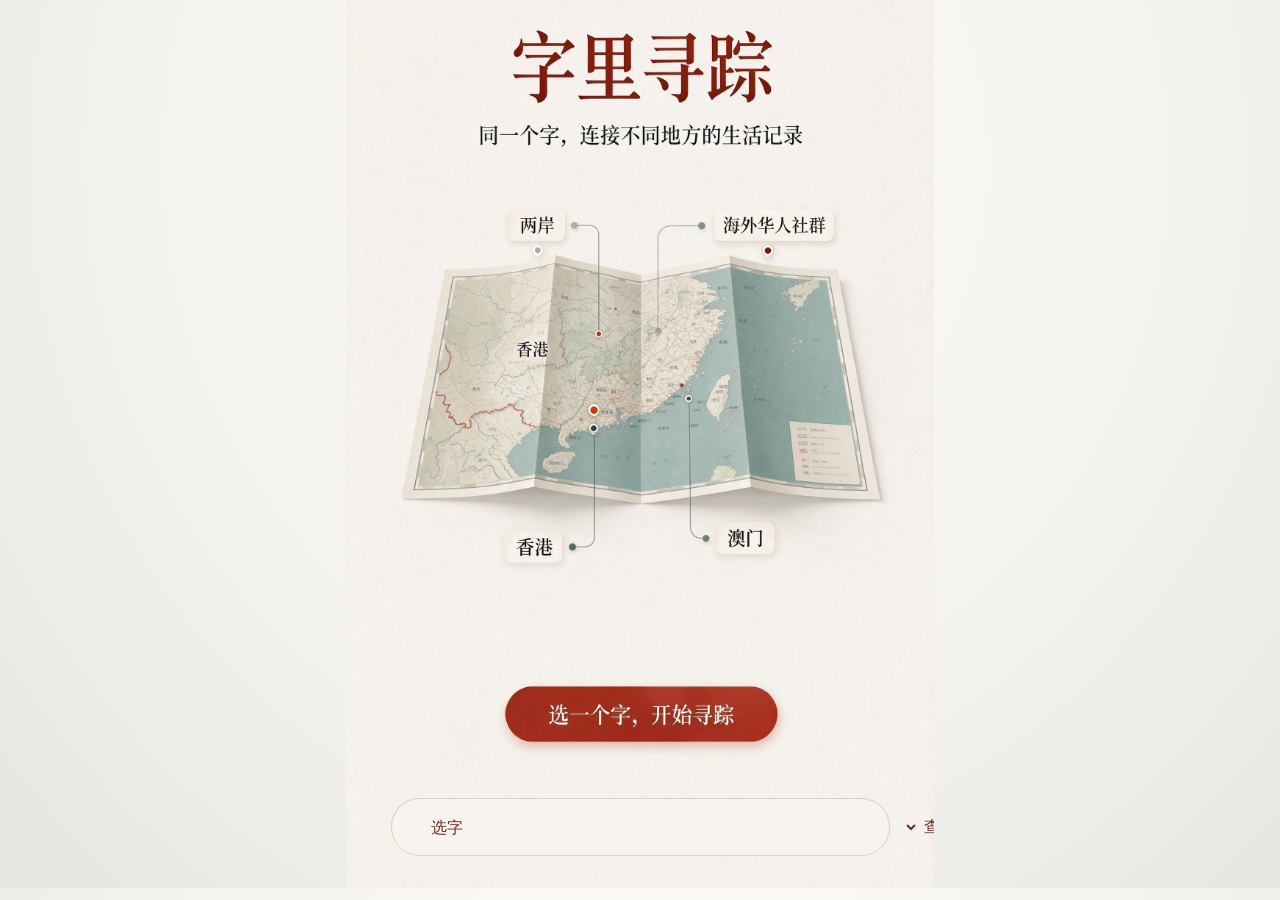
==== index.html @ d26aab80 "Publish typed lookup and quick selection on the homepage" ====
<!doctype html>
<html lang="zh-CN"><head><meta charset="utf-8"><meta name="viewport" content="width=device-width,initial-scale=1">
<title>字里寻踪：两岸四海的生活印记</title>
</head><body>
<style>
* {box-sizing:border-box}
body {margin:0; background:radial-gradient(ellipse at 52% 18%,#fdfcf9 0%,#f2f1ee 60%,#e6e5e1); color:#302b28}
#lookup-status {text-align:center;font:1rem/1.5 sans-serif;margin:0 auto;padding:10px}


.globe-cover {
  width:min(100%, 900px, calc((100dvh - 12px) * 1600 / 2416));
  aspect-ratio:1600/2416; margin:auto;
  position:relative; container-type:inline-size; overflow:hidden;
  background:#f8f6f1;
}
.globe-art {
  position:absolute; top:-20cqw; left:0; display:block;
  width:100%; height:auto; pointer-events:none;
}
.globe-start,.globe-search { position:absolute; border-radius:999px; }
.globe-start { left:27%; top:116.53cqw; width:46.5%; height:9.97cqw; }
.globe-search { left:7.7%; top:135.75cqw; width:84.8%; height:9.79cqw; }
.globe-search input {
  width:100%; height:100%; border:0; border-radius:inherit; box-sizing:border-box;
  background:transparent; color:transparent; padding:0 5%;
  font:clamp(16px,3.5cqw,20px) "Songti SC","SimSun",serif;
}
.globe-search input:focus,.globe-search input:valid {background:#f7f4ef;color:#302b28;}
.globe-start:focus-visible,.globe-search input:focus-visible {outline:2px solid #8d291a;}

.globe-search select{width:100%;height:100%;box-sizing:border-box;border:1px solid #dfd3c5;border-radius:999px;background:#f7f4ef;color:#3c2f29;padding:0 5%;font:clamp(16px,3.5cqw,20px) "Songti SC","SimSun",serif}
.lookup-result{max-width:42rem;margin:12px auto;padding:18px;background:#fffaf2;color:#3c2f29}.lookup-result a{color:#8c291d}
.globe-search{display:flex;align-items:stretch;background:#f7f4ef;border:1px solid #dfd3c5;min-height:34px}
.globe-search input,.globe-search input:focus,.globe-search input:valid{flex:1;width:0;min-width:0;background:transparent;color:#302b28;padding:0 3%}
.globe-search select,.globe-search button{flex:none;border:0;background:transparent;color:#6f2c22;padding:0 5px;font:clamp(12px,2.8cqw,16px) system-ui,sans-serif}
.globe-search button{padding-right:10px;cursor:pointer}
.lookup-result{max-width:42rem;margin:12px auto;padding:18px;background:#fffaf2;color:#3c2f29}.lookup-result a{color:#8c291d}
</style>
<main class="globe-cover" aria-label="字里寻踪。 同一个字，连接不同地方的生活记录">
  <img class="globe-art" src="globe-cover-reference.png" width="1600" height="2848" alt="折页地图，标有两岸、香港、澳门与海外华人社群">
  <a class="globe-start" href="featured.html" target="_self" aria-label="选一个字，开始寻踪"></a>
  <form class="globe-search" id="lookup" role="search"><input id="hanzi" aria-label="输入一个汉字" placeholder="查一个感兴趣的字" autocomplete="off" enterkeyhint="search"><select id="featured-word" aria-label="快速选择精选汉字"><option value="">选字</option><option value="年">年</option><option value="门">门</option><option value="茶">茶</option><option value="船">船</option><option value="灯">灯</option><option value="圆">圆</option></select><button type="submit">查询</button></form>
</main>

<section id="lookup-result" class="lookup-result" hidden>
<h2 id="word"></h2><p id="status" role="status"></p><div id="definitions"></div>
<p><a id="source" target="_blank" rel="noopener">查看萌典原词条</a></p>
<button id="retry" type="button" hidden>重新查询</button> <a id="story">查看精选故事</a>
</section>
<script>
const input = document.getElementById('hanzi');
const featuredWord = document.getElementById('featured-word');
const panel = document.getElementById('lookup-result');
const heading = document.getElementById('word');
const status = document.getElementById('status');
const definitions = document.getElementById('definitions');
const source = document.getElementById('source');
const retry = document.getElementById('retry');
const story = document.getElementById('story');
const entries = {年:['年','nian.html'],门:['門','men.html'],茶:['茶','cha.html'],船:['船','chuan.html'],灯:['燈','deng.html'],圆:['圓','yuan.html']};
for (const character of ['门', '灯', '圆']) {
  entries[entries[character][0]] = entries[character];
}
let active;
async function lookup() {
  active?.abort();
  active = null;
  const word = input.value.trim();
  panel.hidden = false;
  definitions.replaceChildren();
  retry.hidden = true;
  source.hidden = true;
  story.hidden = true;
  heading.textContent = '';
  if (!/^\p{Script=Han}$/u.test(word)) {
    status.textContent = '请一次输入一个汉字。';
    panel.scrollIntoView({block:'nearest'});
    return;
  }
  const [form, storyUrl] = entries[word] ?? [word];
  const controller = new AbortController();
  active = controller;
  const timeout = setTimeout(() => controller.abort(), 10000);
  panel.hidden = false;
  heading.textContent = word;
  status.textContent = '正在查询萌典…';
  definitions.replaceChildren();
  retry.hidden = true;
  source.href = 'https://www.moedict.tw/' + encodeURIComponent(form);
  source.hidden = false;
  if (storyUrl) {
    story.href = storyUrl;
    story.hidden = false;
  }
  panel.scrollIntoView({block:'nearest'});
  try {
    const response = await fetch('https://www.moedict.tw/uni/' + encodeURIComponent(form), {signal:controller.signal});
    if (active !== controller || input.value.trim() !== word) return;
    if (response.status === 404) {
      status.textContent = '萌典未找到这个字，可尝试另一种简繁写法。';
      return;
    }
    if (!response.ok) throw new Error('Dictionary request failed');
    const entry = await response.json();
    if (active !== controller || input.value.trim() !== word) return;
    if (entry.title !== form || !Array.isArray(entry.heteronyms)) throw new Error('Unexpected entry');
    heading.textContent = word === form ? word : word + ' · 萌典字形「' + form + '」';
    status.textContent = [entry.radical && '部首 ' + entry.radical, entry.stroke_count && '词典字形笔画 ' + entry.stroke_count].filter(Boolean).join('　');
    for (const reading of entry.heteronyms) {
      const paragraph = document.createElement('p');
      paragraph.textContent = [reading.pinyin || reading.bopomofo, reading.definitions?.find(item => item.def)?.def].filter(Boolean).join('　');
      definitions.append(paragraph);
    }
  } catch {
    if (active !== controller || input.value.trim() !== word) return;
    status.textContent = '暂时无法取得词条，可重试或查看萌典原词条。';
    retry.hidden = false;
  } finally {clearTimeout(timeout);}
}
document.getElementById('lookup').addEventListener('submit', event => {
  event.preventDefault();
  lookup();
});
featuredWord.addEventListener('change', () => {
  if (!featuredWord.value) return;
  input.value = featuredWord.value;
  lookup();
});
input.addEventListener('input', () => {
  featuredWord.value = '';
  active?.abort();
  active = null;
  panel.hidden = true;
});
retry.addEventListener('click', lookup);
const requested = new URLSearchParams(location.search).get('hanzi');
if (requested) {
  input.value = requested;
  lookup();
}
</script>
</body></html>
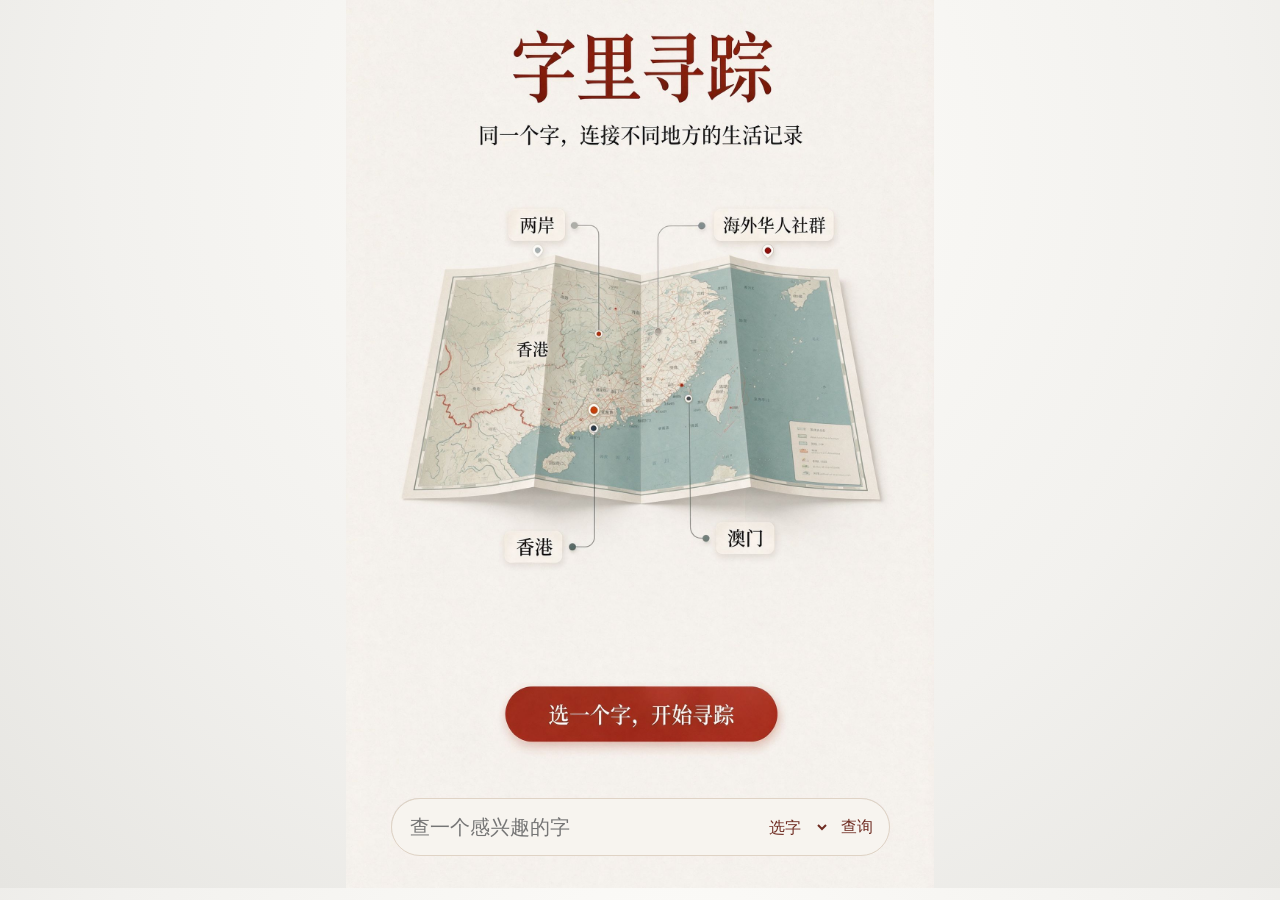
==== commit f0c9b3cf: "Keep lookup input and both controls aligned inside the homepage search bar" ====
--- a/index.html
+++ b/index.html
@@ -29,12 +29,42 @@
 .globe-search input:focus,.globe-search input:valid {background:#f7f4ef;color:#302b28;}
 .globe-start:focus-visible,.globe-search input:focus-visible {outline:2px solid #8d291a;}
 
-.globe-search select{width:100%;height:100%;box-sizing:border-box;border:1px solid #dfd3c5;border-radius:999px;background:#f7f4ef;color:#3c2f29;padding:0 5%;font:clamp(16px,3.5cqw,20px) "Songti SC","SimSun",serif}
 .lookup-result{max-width:42rem;margin:12px auto;padding:18px;background:#fffaf2;color:#3c2f29}.lookup-result a{color:#8c291d}
-.globe-search{display:flex;align-items:stretch;background:#f7f4ef;border:1px solid #dfd3c5;min-height:34px}
-.globe-search input,.globe-search input:focus,.globe-search input:valid{flex:1;width:0;min-width:0;background:transparent;color:#302b28;padding:0 3%}
-.globe-search select,.globe-search button{flex:none;border:0;background:transparent;color:#6f2c22;padding:0 5px;font:clamp(12px,2.8cqw,16px) system-ui,sans-serif}
-.globe-search button{padding-right:10px;cursor:pointer}
+.globe-search {
+  display:grid;
+  grid-template-columns:minmax(0,1fr) clamp(54px,12cqw,72px) clamp(46px,10cqw,64px);
+  align-items:center;
+  min-height:34px;
+  background:#f7f4ef;
+  border:1px solid #dfd3c5;
+}
+.globe-search input,.globe-search input:focus,.globe-search input:valid {
+  width:100%;
+  min-width:0;
+  padding:0 clamp(8px,3cqw,18px);
+  background:transparent;
+  color:#302b28;
+}
+.globe-search select,.globe-search button {
+  width:100%;
+  min-width:0;
+  height:100%;
+  border:0;
+  background:transparent;
+  color:#6f2c22;
+  padding:0 5px;
+  font:clamp(13px,2.8cqw,16px) system-ui,sans-serif;
+  white-space:nowrap;
+}
+.globe-search button {
+  padding-right:10px;
+  border-radius:0 999px 999px 0;
+  cursor:pointer;
+}
+.globe-search :is(select,button):focus-visible {
+  outline:2px solid #8d291a;
+  outline-offset:-2px;
+}
 .lookup-result{max-width:42rem;margin:12px auto;padding:18px;background:#fffaf2;color:#3c2f29}.lookup-result a{color:#8c291d}
 </style>
 <main class="globe-cover" aria-label="字里寻踪。 同一个字，连接不同地方的生活记录">
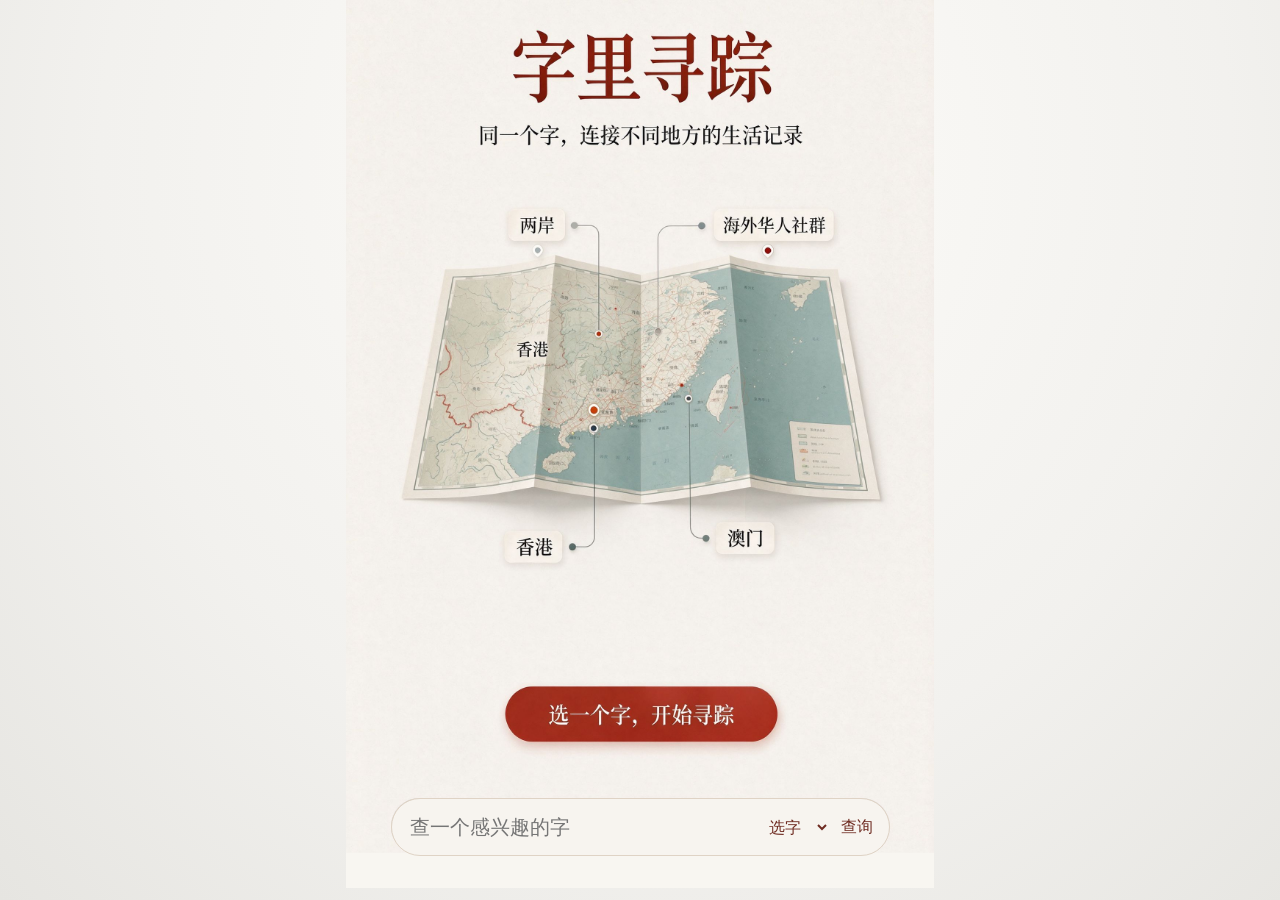
==== commit 0228df39: "Clean up lookup cover edge and keep navigation scrolling inside the site" ====
--- a/index.html
+++ b/index.html
@@ -1,10 +1,16 @@
 <!doctype html>
 <html lang="zh-CN"><head><meta charset="utf-8"><meta name="viewport" content="width=device-width,initial-scale=1">
 <title>字里寻踪：两岸四海的生活印记</title>
+<script>
+if (window.parent !== window) {
+  window.parent.postMessage({isStreamlitMessage:true,type:'streamlit:componentReady',apiVersion:1}, '*');
+  window.parent.postMessage({isStreamlitMessage:true,type:'streamlit:setFrameHeight',height:window.innerHeight}, '*');
+}
+</script>
 </head><body>
 <style>
 * {box-sizing:border-box}
-body {margin:0; background:radial-gradient(ellipse at 52% 18%,#fdfcf9 0%,#f2f1ee 60%,#e6e5e1); color:#302b28}
+body {margin:0; min-height:100dvh; background:radial-gradient(ellipse at 52% 18%,#fdfcf9 0%,#f2f1ee 60%,#e6e5e1); color:#302b28}
 #lookup-status {text-align:center;font:1rem/1.5 sans-serif;margin:0 auto;padding:10px}
 
 
@@ -17,6 +23,7 @@
 .globe-art {
   position:absolute; top:-20cqw; left:0; display:block;
   width:100%; height:auto; pointer-events:none;
+  clip-path:inset(0 0 calc(100% - 165cqw) 0);
 }
 .globe-start,.globe-search { position:absolute; border-radius:999px; }
 .globe-start { left:27%; top:116.53cqw; width:46.5%; height:9.97cqw; }
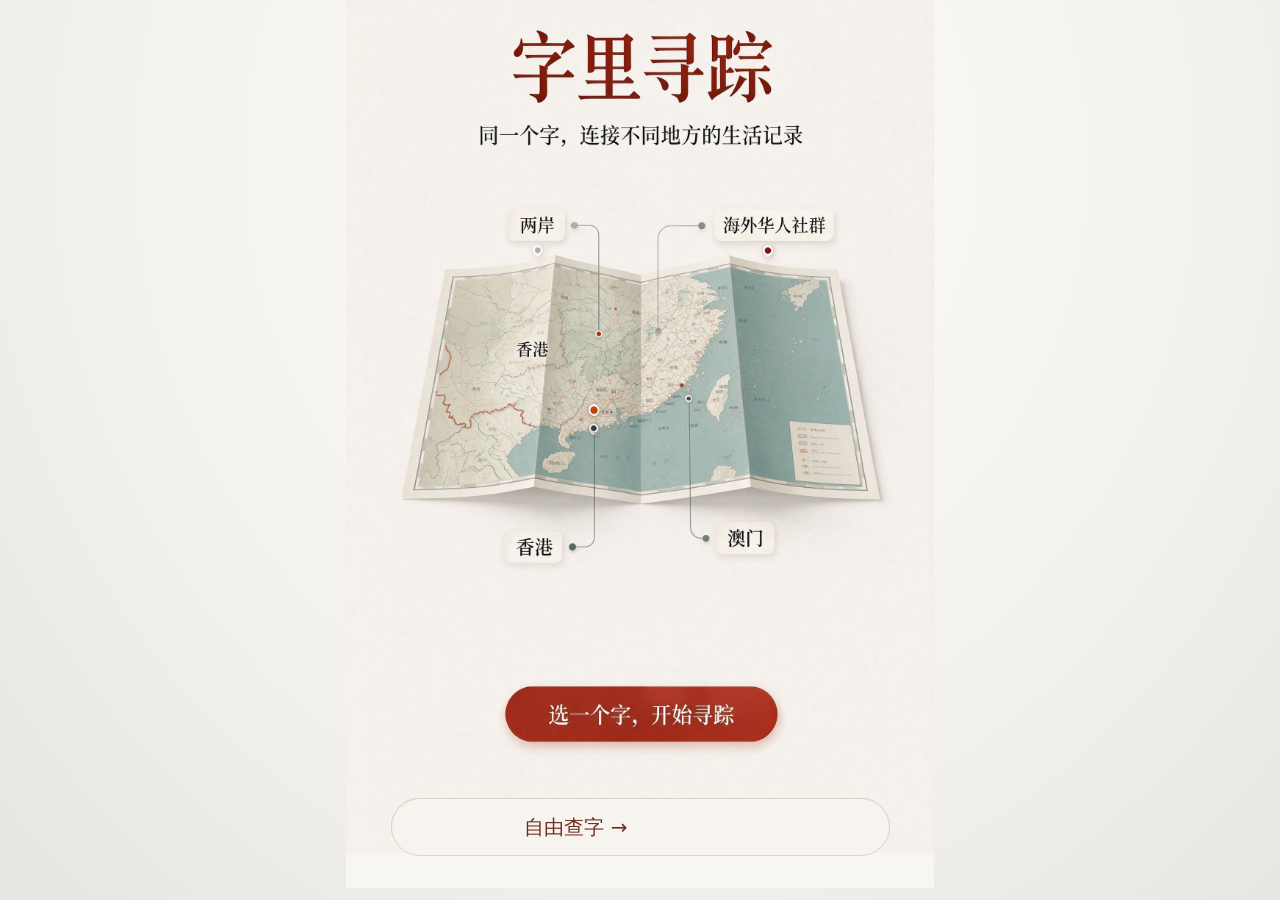
==== commit 11770ac3: "Move free lookup into its own reading workspace" ====
--- a/index.html
+++ b/index.html
@@ -7,7 +7,11 @@
   window.parent.postMessage({isStreamlitMessage:true,type:'streamlit:setFrameHeight',height:window.innerHeight}, '*');
 }
 </script>
-</head><body>
+<script>
+if(window.parent === window && new URLSearchParams(location.search).has('hanzi')) {
+  location.replace('lookup.html' + location.search);
+}
+</script></head><body>
 <style>
 * {box-sizing:border-box}
 body {margin:0; min-height:100dvh; background:radial-gradient(ellipse at 52% 18%,#fdfcf9 0%,#f2f1ee 60%,#e6e5e1); color:#302b28}
@@ -73,108 +77,14 @@
   outline-offset:-2px;
 }
 .lookup-result{max-width:42rem;margin:12px auto;padding:18px;background:#fffaf2;color:#3c2f29}.lookup-result a{color:#8c291d}
+.lookup-entry{display:grid;place-items:center;color:#6f2c22;text-decoration:none;font:clamp(15px,3.5cqw,20px) system-ui,sans-serif}
+.lookup-entry:focus-visible{outline:2px solid #8d291a}
 </style>
 <main class="globe-cover" aria-label="字里寻踪。 同一个字，连接不同地方的生活记录">
   <img class="globe-art" src="globe-cover-reference.png" width="1600" height="2848" alt="折页地图，标有两岸、香港、澳门与海外华人社群">
   <a class="globe-start" href="featured.html" target="_self" aria-label="选一个字，开始寻踪"></a>
-  <form class="globe-search" id="lookup" role="search"><input id="hanzi" aria-label="输入一个汉字" placeholder="查一个感兴趣的字" autocomplete="off" enterkeyhint="search"><select id="featured-word" aria-label="快速选择精选汉字"><option value="">选字</option><option value="年">年</option><option value="门">门</option><option value="茶">茶</option><option value="船">船</option><option value="灯">灯</option><option value="圆">圆</option></select><button type="submit">查询</button></form>
+  <a id="lookup" class="globe-search lookup-entry" href="lookup.html">自由查字 →</a>
 </main>
 
-<section id="lookup-result" class="lookup-result" hidden>
-<h2 id="word"></h2><p id="status" role="status"></p><div id="definitions"></div>
-<p><a id="source" target="_blank" rel="noopener">查看萌典原词条</a></p>
-<button id="retry" type="button" hidden>重新查询</button> <a id="story">查看精选故事</a>
-</section>
-<script>
-const input = document.getElementById('hanzi');
-const featuredWord = document.getElementById('featured-word');
-const panel = document.getElementById('lookup-result');
-const heading = document.getElementById('word');
-const status = document.getElementById('status');
-const definitions = document.getElementById('definitions');
-const source = document.getElementById('source');
-const retry = document.getElementById('retry');
-const story = document.getElementById('story');
-const entries = {年:['年','nian.html'],门:['門','men.html'],茶:['茶','cha.html'],船:['船','chuan.html'],灯:['燈','deng.html'],圆:['圓','yuan.html']};
-for (const character of ['门', '灯', '圆']) {
-  entries[entries[character][0]] = entries[character];
-}
-let active;
-async function lookup() {
-  active?.abort();
-  active = null;
-  const word = input.value.trim();
-  panel.hidden = false;
-  definitions.replaceChildren();
-  retry.hidden = true;
-  source.hidden = true;
-  story.hidden = true;
-  heading.textContent = '';
-  if (!/^\p{Script=Han}$/u.test(word)) {
-    status.textContent = '请一次输入一个汉字。';
-    panel.scrollIntoView({block:'nearest'});
-    return;
-  }
-  const [form, storyUrl] = entries[word] ?? [word];
-  const controller = new AbortController();
-  active = controller;
-  const timeout = setTimeout(() => controller.abort(), 10000);
-  panel.hidden = false;
-  heading.textContent = word;
-  status.textContent = '正在查询萌典…';
-  definitions.replaceChildren();
-  retry.hidden = true;
-  source.href = 'https://www.moedict.tw/' + encodeURIComponent(form);
-  source.hidden = false;
-  if (storyUrl) {
-    story.href = storyUrl;
-    story.hidden = false;
-  }
-  panel.scrollIntoView({block:'nearest'});
-  try {
-    const response = await fetch('https://www.moedict.tw/uni/' + encodeURIComponent(form), {signal:controller.signal});
-    if (active !== controller || input.value.trim() !== word) return;
-    if (response.status === 404) {
-      status.textContent = '萌典未找到这个字，可尝试另一种简繁写法。';
-      return;
-    }
-    if (!response.ok) throw new Error('Dictionary request failed');
-    const entry = await response.json();
-    if (active !== controller || input.value.trim() !== word) return;
-    if (entry.title !== form || !Array.isArray(entry.heteronyms)) throw new Error('Unexpected entry');
-    heading.textContent = word === form ? word : word + ' · 萌典字形「' + form + '」';
-    status.textContent = [entry.radical && '部首 ' + entry.radical, entry.stroke_count && '词典字形笔画 ' + entry.stroke_count].filter(Boolean).join('　');
-    for (const reading of entry.heteronyms) {
-      const paragraph = document.createElement('p');
-      paragraph.textContent = [reading.pinyin || reading.bopomofo, reading.definitions?.find(item => item.def)?.def].filter(Boolean).join('　');
-      definitions.append(paragraph);
-    }
-  } catch {
-    if (active !== controller || input.value.trim() !== word) return;
-    status.textContent = '暂时无法取得词条，可重试或查看萌典原词条。';
-    retry.hidden = false;
-  } finally {clearTimeout(timeout);}
-}
-document.getElementById('lookup').addEventListener('submit', event => {
-  event.preventDefault();
-  lookup();
-});
-featuredWord.addEventListener('change', () => {
-  if (!featuredWord.value) return;
-  input.value = featuredWord.value;
-  lookup();
-});
-input.addEventListener('input', () => {
-  featuredWord.value = '';
-  active?.abort();
-  active = null;
-  panel.hidden = true;
-});
-retry.addEventListener('click', lookup);
-const requested = new URLSearchParams(location.search).get('hanzi');
-if (requested) {
-  input.value = requested;
-  lookup();
-}
-</script>
+
 </body></html>
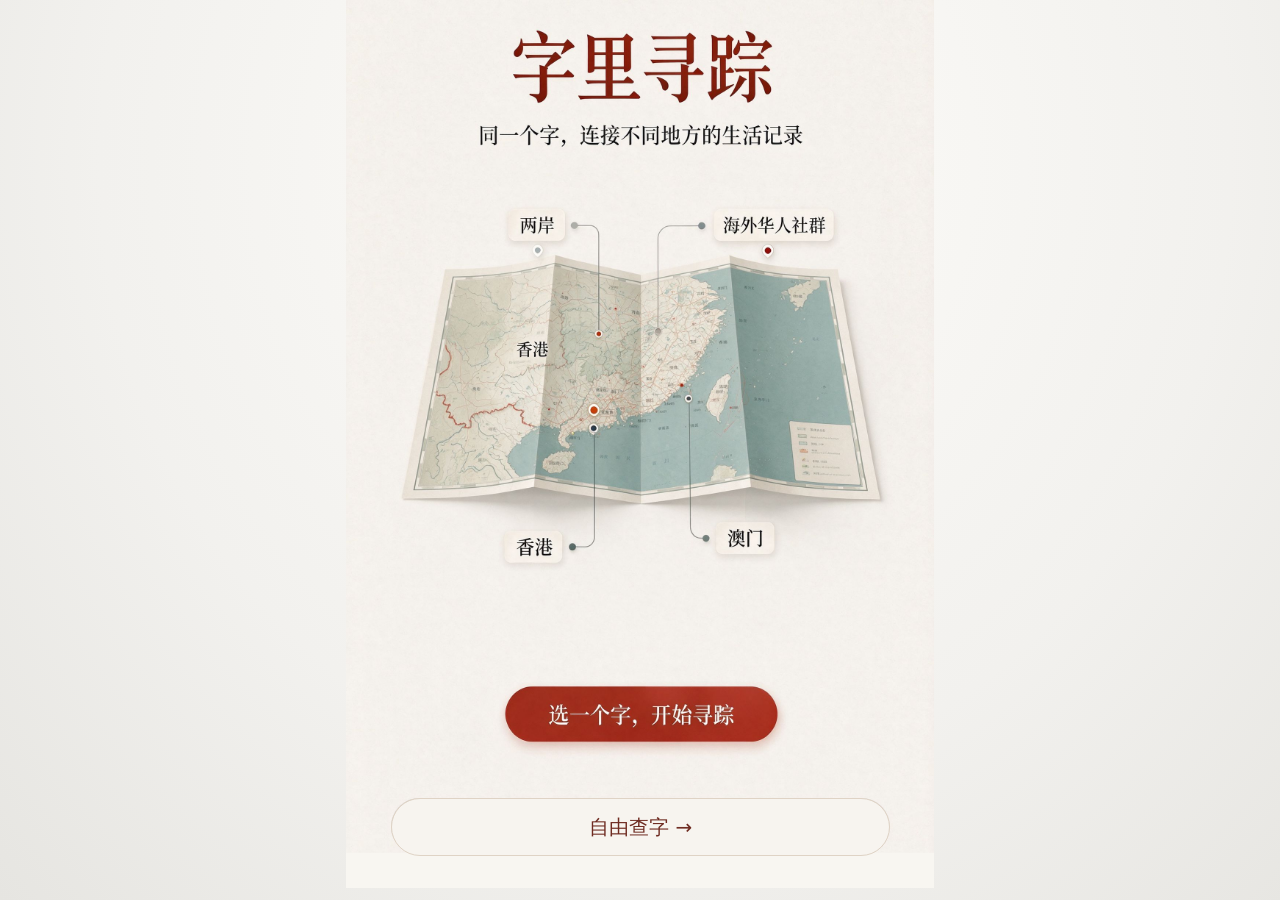
==== commit 2a80ca51: "Center the lightweight lookup shortcut in the homepage cover" ====
--- a/index.html
+++ b/index.html
@@ -77,7 +77,7 @@
   outline-offset:-2px;
 }
 .lookup-result{max-width:42rem;margin:12px auto;padding:18px;background:#fffaf2;color:#3c2f29}.lookup-result a{color:#8c291d}
-.lookup-entry{display:grid;place-items:center;color:#6f2c22;text-decoration:none;font:clamp(15px,3.5cqw,20px) system-ui,sans-serif}
+.globe-search.lookup-entry{display:grid;grid-template-columns:1fr;place-items:center;color:#6f2c22;text-decoration:none;font:clamp(15px,3.5cqw,20px) system-ui,sans-serif}
 .lookup-entry:focus-visible{outline:2px solid #8d291a}
 </style>
 <main class="globe-cover" aria-label="字里寻踪。 同一个字，连接不同地方的生活记录">
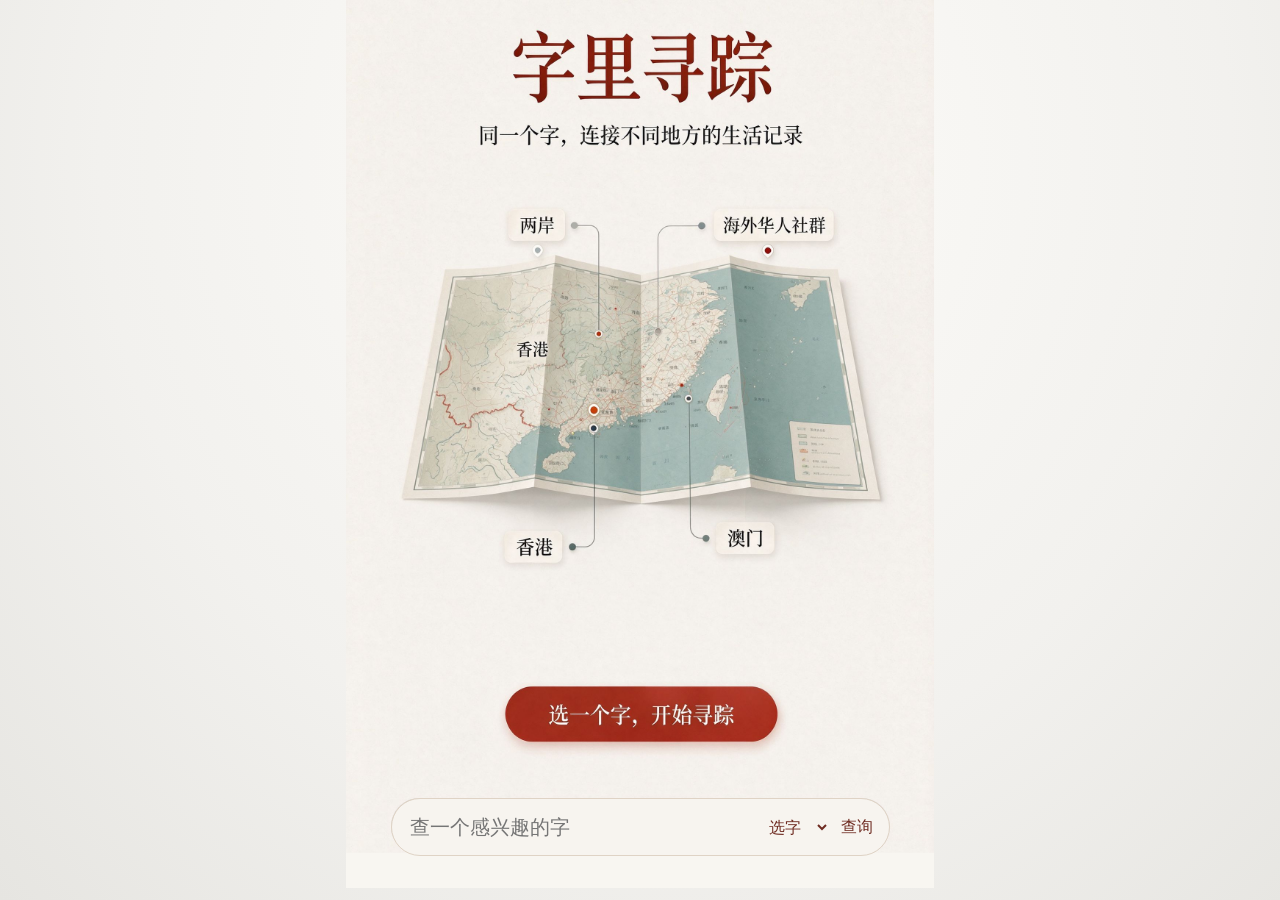
==== commit cd139b9d: "Revert standalone lookup workspace and restore homepage search" ====
--- a/index.html
+++ b/index.html
@@ -7,11 +7,7 @@
   window.parent.postMessage({isStreamlitMessage:true,type:'streamlit:setFrameHeight',height:window.innerHeight}, '*');
 }
 </script>
-<script>
-if(window.parent === window && new URLSearchParams(location.search).has('hanzi')) {
-  location.replace('lookup.html' + location.search);
-}
-</script></head><body>
+</head><body>
 <style>
 * {box-sizing:border-box}
 body {margin:0; min-height:100dvh; background:radial-gradient(ellipse at 52% 18%,#fdfcf9 0%,#f2f1ee 60%,#e6e5e1); color:#302b28}
@@ -77,14 +73,108 @@
   outline-offset:-2px;
 }
 .lookup-result{max-width:42rem;margin:12px auto;padding:18px;background:#fffaf2;color:#3c2f29}.lookup-result a{color:#8c291d}
-.globe-search.lookup-entry{display:grid;grid-template-columns:1fr;place-items:center;color:#6f2c22;text-decoration:none;font:clamp(15px,3.5cqw,20px) system-ui,sans-serif}
-.lookup-entry:focus-visible{outline:2px solid #8d291a}
 </style>
 <main class="globe-cover" aria-label="字里寻踪。 同一个字，连接不同地方的生活记录">
   <img class="globe-art" src="globe-cover-reference.png" width="1600" height="2848" alt="折页地图，标有两岸、香港、澳门与海外华人社群">
   <a class="globe-start" href="featured.html" target="_self" aria-label="选一个字，开始寻踪"></a>
-  <a id="lookup" class="globe-search lookup-entry" href="lookup.html">自由查字 →</a>
+  <form class="globe-search" id="lookup" role="search"><input id="hanzi" aria-label="输入一个汉字" placeholder="查一个感兴趣的字" autocomplete="off" enterkeyhint="search"><select id="featured-word" aria-label="快速选择精选汉字"><option value="">选字</option><option value="年">年</option><option value="门">门</option><option value="茶">茶</option><option value="船">船</option><option value="灯">灯</option><option value="圆">圆</option></select><button type="submit">查询</button></form>
 </main>
 
-
+<section id="lookup-result" class="lookup-result" hidden>
+<h2 id="word"></h2><p id="status" role="status"></p><div id="definitions"></div>
+<p><a id="source" target="_blank" rel="noopener">查看萌典原词条</a></p>
+<button id="retry" type="button" hidden>重新查询</button> <a id="story">查看精选故事</a>
+</section>
+<script>
+const input = document.getElementById('hanzi');
+const featuredWord = document.getElementById('featured-word');
+const panel = document.getElementById('lookup-result');
+const heading = document.getElementById('word');
+const status = document.getElementById('status');
+const definitions = document.getElementById('definitions');
+const source = document.getElementById('source');
+const retry = document.getElementById('retry');
+const story = document.getElementById('story');
+const entries = {年:['年','nian.html'],门:['門','men.html'],茶:['茶','cha.html'],船:['船','chuan.html'],灯:['燈','deng.html'],圆:['圓','yuan.html']};
+for (const character of ['门', '灯', '圆']) {
+  entries[entries[character][0]] = entries[character];
+}
+let active;
+async function lookup() {
+  active?.abort();
+  active = null;
+  const word = input.value.trim();
+  panel.hidden = false;
+  definitions.replaceChildren();
+  retry.hidden = true;
+  source.hidden = true;
+  story.hidden = true;
+  heading.textContent = '';
+  if (!/^\p{Script=Han}$/u.test(word)) {
+    status.textContent = '请一次输入一个汉字。';
+    panel.scrollIntoView({block:'nearest'});
+    return;
+  }
+  const [form, storyUrl] = entries[word] ?? [word];
+  const controller = new AbortController();
+  active = controller;
+  const timeout = setTimeout(() => controller.abort(), 10000);
+  panel.hidden = false;
+  heading.textContent = word;
+  status.textContent = '正在查询萌典…';
+  definitions.replaceChildren();
+  retry.hidden = true;
+  source.href = 'https://www.moedict.tw/' + encodeURIComponent(form);
+  source.hidden = false;
+  if (storyUrl) {
+    story.href = storyUrl;
+    story.hidden = false;
+  }
+  panel.scrollIntoView({block:'nearest'});
+  try {
+    const response = await fetch('https://www.moedict.tw/uni/' + encodeURIComponent(form), {signal:controller.signal});
+    if (active !== controller || input.value.trim() !== word) return;
+    if (response.status === 404) {
+      status.textContent = '萌典未找到这个字，可尝试另一种简繁写法。';
+      return;
+    }
+    if (!response.ok) throw new Error('Dictionary request failed');
+    const entry = await response.json();
+    if (active !== controller || input.value.trim() !== word) return;
+    if (entry.title !== form || !Array.isArray(entry.heteronyms)) throw new Error('Unexpected entry');
+    heading.textContent = word === form ? word : word + ' · 萌典字形「' + form + '」';
+    status.textContent = [entry.radical && '部首 ' + entry.radical, entry.stroke_count && '词典字形笔画 ' + entry.stroke_count].filter(Boolean).join('　');
+    for (const reading of entry.heteronyms) {
+      const paragraph = document.createElement('p');
+      paragraph.textContent = [reading.pinyin || reading.bopomofo, reading.definitions?.find(item => item.def)?.def].filter(Boolean).join('　');
+      definitions.append(paragraph);
+    }
+  } catch {
+    if (active !== controller || input.value.trim() !== word) return;
+    status.textContent = '暂时无法取得词条，可重试或查看萌典原词条。';
+    retry.hidden = false;
+  } finally {clearTimeout(timeout);}
+}
+document.getElementById('lookup').addEventListener('submit', event => {
+  event.preventDefault();
+  lookup();
+});
+featuredWord.addEventListener('change', () => {
+  if (!featuredWord.value) return;
+  input.value = featuredWord.value;
+  lookup();
+});
+input.addEventListener('input', () => {
+  featuredWord.value = '';
+  active?.abort();
+  active = null;
+  panel.hidden = true;
+});
+retry.addEventListener('click', lookup);
+const requested = new URLSearchParams(location.search).get('hanzi');
+if (requested) {
+  input.value = requested;
+  lookup();
+}
+</script>
 </body></html>
